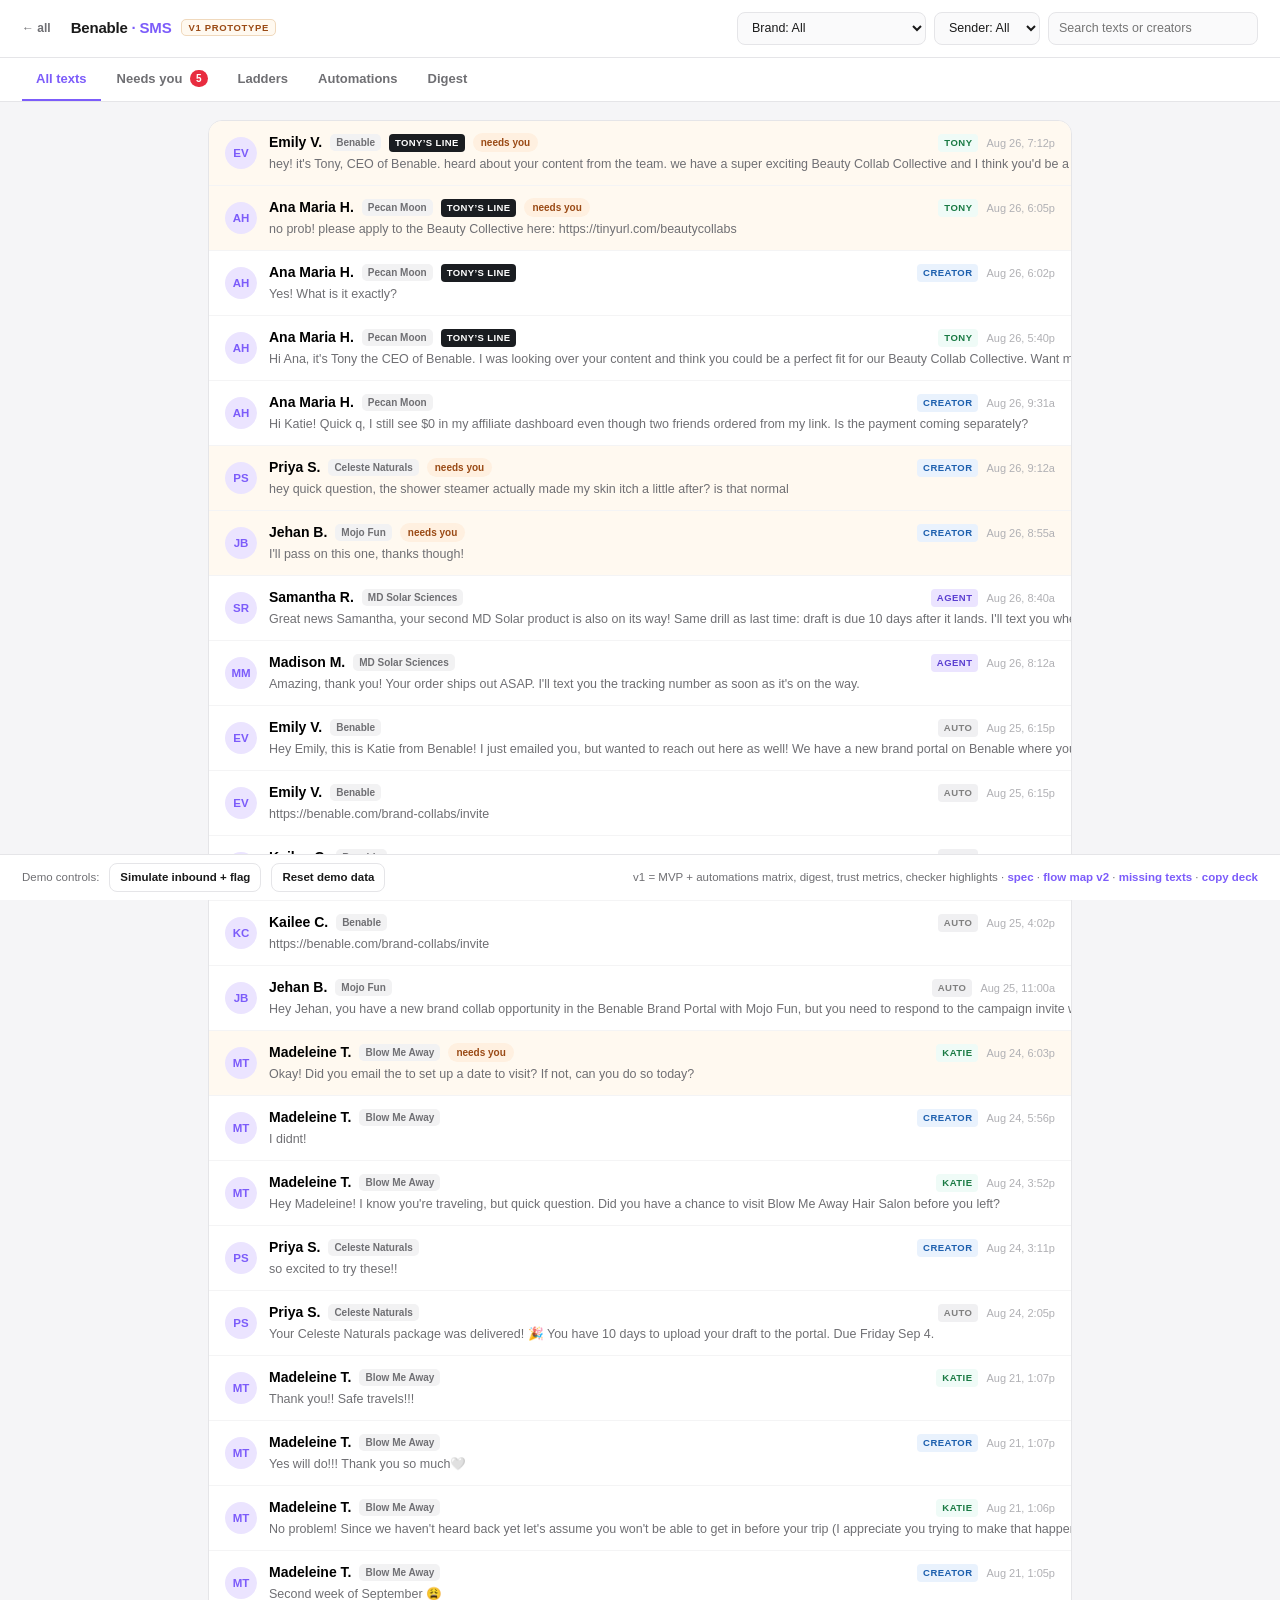
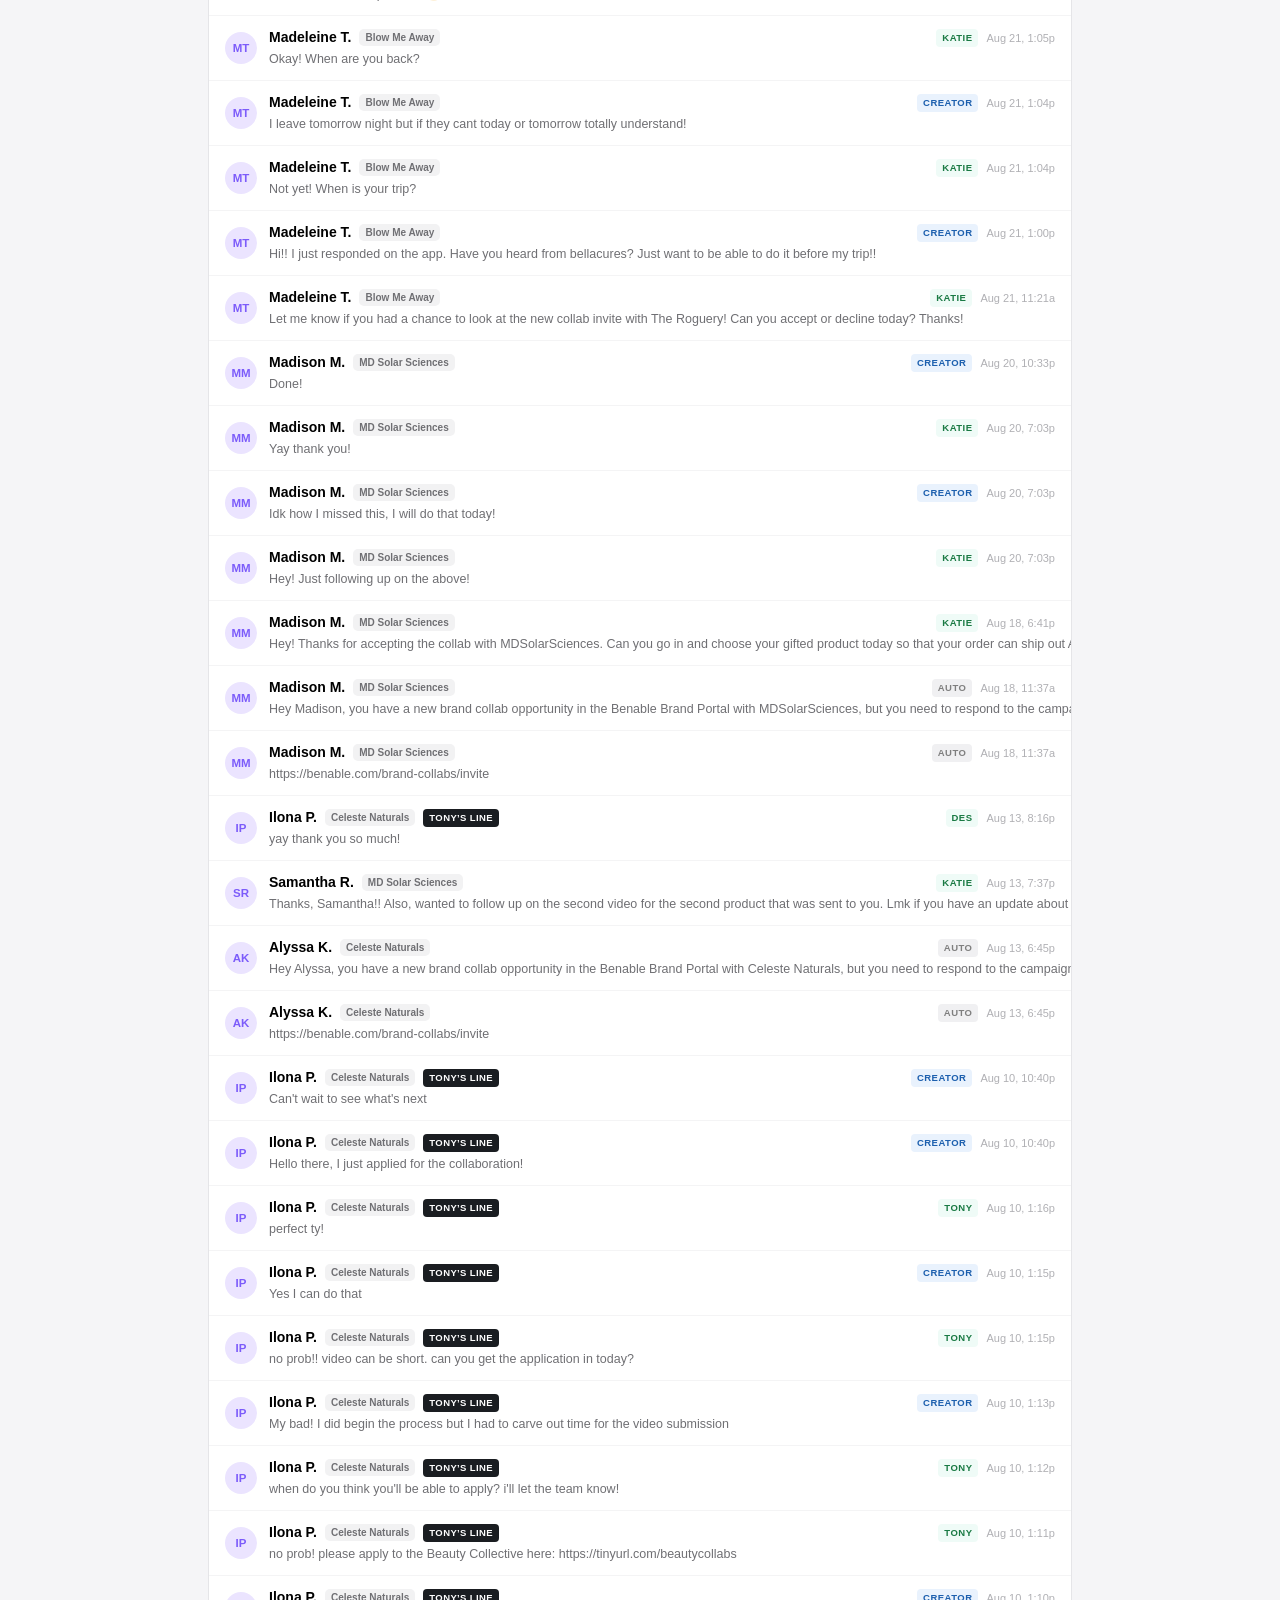
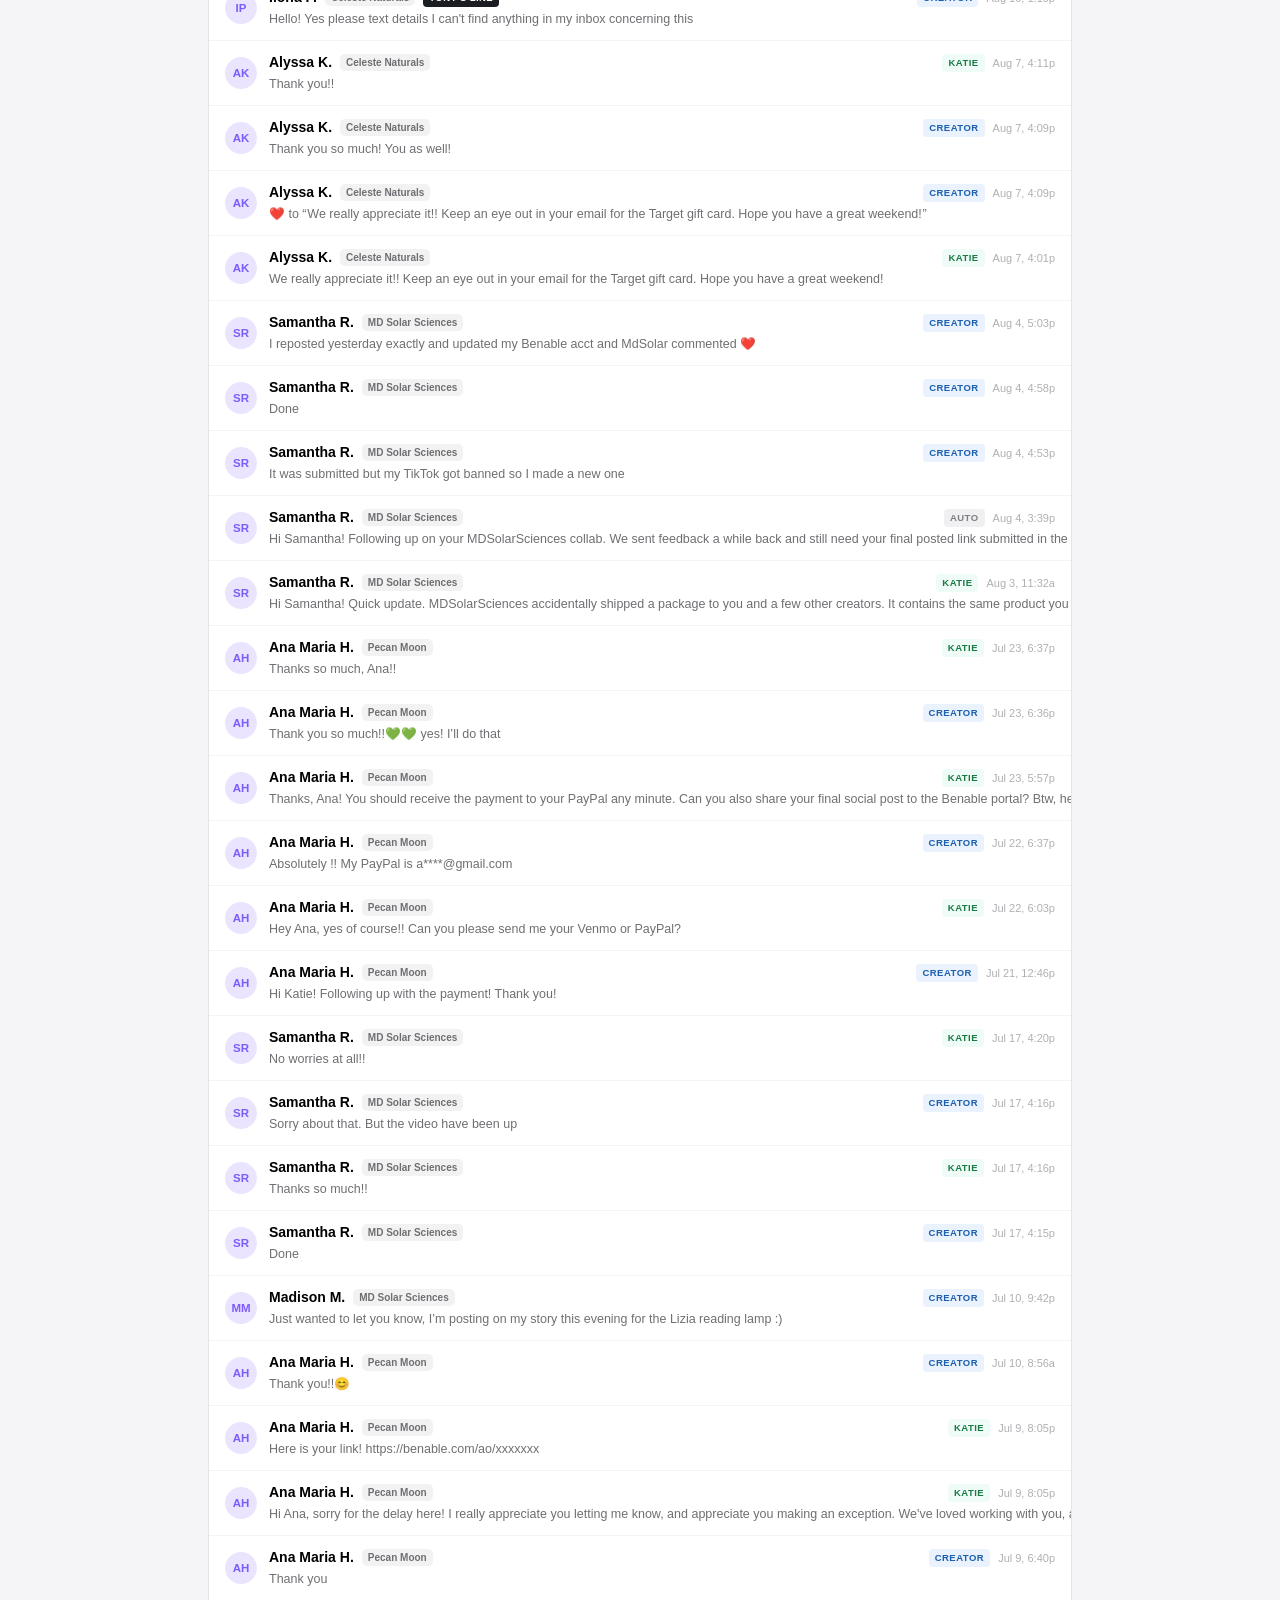
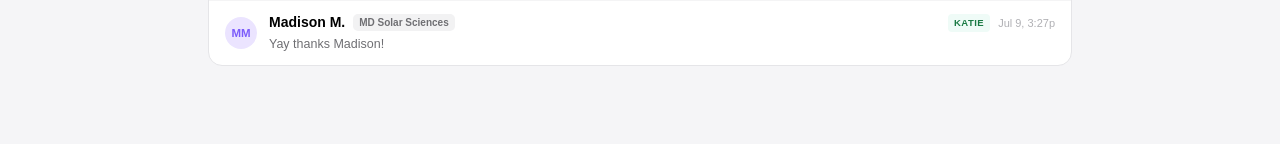
==== v1/index.html @ 4be9d10f "Katie SMS console prototypes: MVP + v1 + flow map + missing-texts study + Tony copy deck Demo data c" ====
<!DOCTYPE html>
<html lang="en">
<head>
<meta charset="utf-8">
<meta name="viewport" content="width=device-width, initial-scale=1">
<meta name="robots" content="noindex">
<title>Benable SMS Console v1</title>
<link rel="stylesheet" href="app.css">
</head>
<body>

<header class="topbar">
  <a class="back" href="../" style="font-size:12px;font-weight:700;color:#6F6F73;text-decoration:none;margin-right:2px;">← all</a>
  <div class="brandmark">Benable <span>· SMS</span> <em class="proto">v1 prototype</em></div>
  <div class="filters">
    <select id="f-brand"><option value="">Brand: All</option></select>
    <select id="f-sender">
      <option value="">Sender: All</option>
      <option value="agent">Agent</option>
      <option value="auto">Automation</option>
      <option value="katie">Team</option>
      <option value="creator">Creator</option>
      <option value="line:tony">Tony's line</option>
    </select>
    <input id="f-search" type="search" placeholder="Search texts or creators">
  </div>
</header>

<nav class="tabs">
  <button class="tab active" data-tab="feed">All texts</button>
  <button class="tab" data-tab="flags">Needs you <span class="count" id="flagcount">0</span></button>
  <button class="tab" data-tab="ladders">Ladders</button>
  <button class="tab" data-tab="matrix">Automations</button>
  <button class="tab" data-tab="digest">Digest</button>
</nav>

<main>
  <section id="view-feed" class="view active">
    <div id="feedlist" class="feedlist"></div>
  </section>

  <section id="view-flags" class="view">
    <div id="flaglist" class="flaglist"></div>
    <div id="flagempty" class="empty" hidden>
      <div class="empty-tick">✓</div>
      <div><b>All clear.</b> Nothing is waiting on you. Flags land here when the agent holds a send or spots something it will not answer alone.</div>
    </div>
  </section>

  <section id="view-ladders" class="view">
    <div class="ladder-head">
      <div class="seg">
        <button class="segbtn active" data-ladder="product">Product collab</button>
        <button class="segbtn" data-ladder="local">Local collab</button>
      </div>
      <a class="btn ghost" href="map.html" style="text-decoration:none;">Flow map · v2 preview</a>
      <a class="btn ghost" href="missing.html" style="text-decoration:none;">Missing texts study</a>
      <a class="btn ghost" href="review.html" style="text-decoration:none;">Copy deck · Tony</a>
      <button id="addmsg" class="btn primary">+ Add message</button>
    </div>
    <p class="ladder-note">Generated from the master copy doc. Click a row to read the full copy. New messages save as drafts until Julia and Brian wire them up.</p>
    <div id="addform" class="addform" hidden>
      <div class="af-title">New message <span id="af-id" class="msgid"></span></div>
      <div class="af-grid">
        <label>Name<input id="af-name" type="text" placeholder="e.g. Thank you + affiliate nudge"></label>
        <label>Fires<input id="af-when" type="text" placeholder="e.g. final link submitted · +1d"></label>
        <label>Insert after<select id="af-after"></select></label>
      </div>
      <label class="af-copy">Copy<textarea id="af-copy" rows="3" placeholder="Write it like Katie would text it. Use {name}, {brand}, {date}."></textarea></label>
      <div class="af-actions">
        <button id="af-save" class="btn primary">Save as draft</button>
        <button id="af-cancel" class="btn ghost">Cancel</button>
      </div>
    </div>
    <div id="ladderlist" class="ladderlist"></div>
  </section>
  <section id="view-matrix" class="view">
    <p class="ladder-note">Every product-collab automation, per brand (the local ladder joins in v2). Click a live/paused cell to toggle. <span class="cellkey"><span class="mcell live">●</span> live <span class="mcell paused">◐</span> paused <span class="mcell off">○</span> off <span class="mcell err">!</span> live but zero sends in 7 days</span></p>
    <div class="tablewrap"><table class="matrixtable" id="matrixtable"></table></div>
  </section>

  <section id="view-digest" class="view">
    <div id="digestcard" class="digest"></div>
  </section>
</main>

<aside id="drawer" class="drawer" hidden>
  <div class="d-head">
    <div>
      <div class="d-name" id="d-name"></div>
      <div class="d-sub" id="d-sub"></div>
    </div>
    <button id="d-close" class="btn ghost">Close</button>
  </div>
  <div class="d-lines" id="d-lines" hidden>
    <button class="linetab active" data-line="main">Katie's line</button>
    <button class="linetab" data-line="tony">Tony's line</button>
  </div>
  <div class="d-body" id="d-body"></div>
  <div class="d-compose">
    <input id="d-input" type="text" placeholder="Reply as Katie">
    <button id="d-send" class="btn primary">Send</button>
  </div>
</aside>
<div id="scrim" class="scrim" hidden></div>

<footer class="demo-bar">
  <span>Demo controls:</span>
  <button id="demo-inbound" class="btn ghost small">Simulate inbound + flag</button>
  <button id="demo-reset" class="btn ghost small">Reset demo data</button>
  <span class="demo-note">v1 = MVP + automations matrix, digest, trust metrics, checker highlights · <a href="https://juliabenable.github.io/katie-command-center-ui-study-1/mvp.html" target="_blank">spec</a> · <a href="map.html">flow map v2</a> · <a href="missing.html">missing texts</a> · <a href="review.html">copy deck</a></span>
</footer>

<div id="toasts" class="toasts"></div>

<script src="data.js"></script>
<script src="app.js"></script>
</body>
</html>
---- v1/app.css ----
* { box-sizing: border-box; margin: 0; padding: 0; }
[hidden] { display: none !important; }
:root {
  --accent: #7C5CFA; --accent-soft: #EBE4FF; --accent-bg: #F9F7FF;
  --ink: #1A1A1A; --ink-med: #6F6F73; --ink-subtle: #B0B0B4;
  --bg: #F5F5F7; --line: #E5E5E8; --card: #FFFFFF;
  --green: #2BAF87; --green-bg: #EFFBF7; --green-ink: #1a7a44;
  --amber: #E88E2C; --amber-bg: #FFF9F0; --amber-ink: #9a4a15;
  --red: #E82C3F;
}
body {
  font: 14px/1.5 -apple-system, BlinkMacSystemFont, "Segoe UI", Inter, sans-serif;
  background: var(--bg); color: var(--ink);
  padding-bottom: 60px;
}
.btn { font: inherit; font-size: 12.5px; font-weight: 700; border-radius: 8px; padding: 7px 14px; border: none; cursor: pointer; }
.btn.primary { background: var(--accent); color: #fff; }
.btn.primary:hover { filter: brightness(1.06); }
.btn.ghost { border: 1px solid var(--line); background: #fff; color: var(--ink); }
.btn.ghost:hover { border-color: var(--accent); color: var(--accent); }
.btn.quiet { background: none; color: var(--ink-med); }
.btn.small { font-size: 11.5px; padding: 5px 10px; }

.topbar { display: flex; align-items: center; gap: 18px; padding: 12px 22px; background: #fff; border-bottom: 1px solid var(--line); flex-wrap: wrap; position: sticky; top: 0; z-index: 30; }
.brandmark { font-weight: 800; font-size: 15px; letter-spacing: -.2px; }
.brandmark span { color: var(--accent); }
.proto { font-style: normal; font-size: 9.5px; font-weight: 800; text-transform: uppercase; letter-spacing: .07em; color: var(--amber-ink); background: var(--amber-bg); border: 1px solid #f0d9bd; border-radius: 5px; padding: 2px 6px; vertical-align: 2px; margin-left: 6px; }
.filters { display: flex; gap: 8px; margin-left: auto; flex-wrap: wrap; }
.filters select, .filters input { font: inherit; font-size: 12.5px; border: 1px solid var(--line); border-radius: 8px; padding: 6px 10px; background: #fafafb; color: var(--ink); }
.filters input { width: 210px; }
.filters select:focus-visible, .filters input:focus-visible, .btn:focus-visible { outline: 2px solid var(--accent); outline-offset: 1px; }

.tabs { display: flex; gap: 2px; padding: 0 22px; background: #fff; border-bottom: 1px solid var(--line); position: sticky; top: 57px; z-index: 29; }
.tab { font: inherit; font-size: 13px; font-weight: 700; color: var(--ink-med); background: none; border: none; border-bottom: 2px solid transparent; padding: 11px 14px; cursor: pointer; }
.tab.active { color: var(--accent); border-bottom-color: var(--accent); }
.tab .count { display: inline-block; background: var(--red); color: #fff; font-size: 10px; font-weight: 800; border-radius: 999px; padding: 1px 6px; margin-left: 4px; vertical-align: 1px; }
.tab .count.zero { background: var(--ink-subtle); }

main { max-width: 900px; margin: 18px auto; padding: 0 18px; }
.view { display: none; }
.view.active { display: block; }

/* feed */
.feedlist { background: var(--card); border: 1px solid var(--line); border-radius: 14px; overflow: hidden; }
.crow { display: flex; align-items: center; gap: 12px; padding: 11px 16px; border-bottom: 1px solid #f4f4f5; cursor: pointer; width: 100%; text-align: left; background: none; border-left: none; border-right: none; border-top: none; font: inherit; }
.crow:last-child { border-bottom: none; }
.crow:hover { background: #fafafb; }
.crow.flagged { background: var(--amber-bg); }
.crow.flagged:hover { background: #fdf3e3; }
.av { width: 32px; height: 32px; border-radius: 50%; background: var(--accent-soft); color: var(--accent); display: flex; align-items: center; justify-content: center; font-weight: 800; font-size: 11.5px; flex: 0 0 auto; }
.crow .main { flex: 1; min-width: 0; }
.crow .l1 { display: flex; gap: 8px; align-items: center; flex-wrap: wrap; }
.l1right { margin-left: auto; display: flex; gap: 8px; align-items: center; }
.crow .name { font-weight: 700; }
.bchip { font-size: 10px; font-weight: 700; color: var(--ink-med); background: #f2f2f3; border-radius: 5px; padding: 1px 6px; }
.crow .snippet { color: var(--ink-med); font-size: 12.5px; white-space: nowrap; overflow: hidden; text-overflow: ellipsis; max-width: 520px; }
.who-chip { font-size: 9.5px; font-weight: 800; letter-spacing: .05em; border-radius: 4px; padding: 2px 6px; text-transform: uppercase; flex: 0 0 auto; }
.who-chip.agent { background: var(--accent-soft); color: #5B3FD1; }
.who-chip.auto { background: #f0f0f2; color: #7F7F7F; }
.who-chip.katie { background: var(--green-bg); color: var(--green-ink); }
.who-chip.creator { background: #E9F2FD; color: #1c5fae; }
.crow .t { font-size: 11px; color: var(--ink-subtle); flex: 0 0 auto; }
.flagpill { font-size: 10px; font-weight: 800; background: #FFF0E0; color: var(--amber-ink); border-radius: 999px; padding: 2px 8px; flex: 0 0 auto; }
.linechip { font-size: 9.5px; font-weight: 800; letter-spacing: .04em; text-transform: uppercase; background: #1A1D21; color: #fff; border-radius: 4px; padding: 2px 6px; }
.d-lines { display: flex; gap: 2px; padding: 0 18px; border-bottom: 1px solid var(--line); background: #fafafb; }
.linetab { font: inherit; font-size: 12px; font-weight: 700; color: var(--ink-med); background: none; border: none; border-bottom: 2px solid transparent; padding: 9px 12px; cursor: pointer; }
.linetab.active { color: var(--ink); border-bottom-color: #1A1D21; }
.sms.out.tony { background: #1A1D21; }
.l-editbar { margin-top: 8px; }
.l-editform { display: flex; flex-direction: column; gap: 8px; max-width: 520px; background: var(--accent-bg); border: 1px solid var(--accent-soft); border-radius: 10px; padding: 12px; }
.l-editform label { display: flex; flex-direction: column; gap: 4px; font-size: 11.5px; font-weight: 700; color: var(--ink-med); }
.l-editform input, .l-editform textarea { font: inherit; font-size: 13px; border: 1px solid var(--line); border-radius: 8px; padding: 7px 10px; background: #fff; }
.st.editedchip { background: var(--accent-soft); color: #5B3FD1; }
.feed-empty { padding: 26px; color: var(--ink-med); text-align: center; }

/* flags */
.flaglist { display: flex; flex-direction: column; gap: 14px; }
.flagitem { background: var(--card); border: 1px solid var(--line); border-radius: 14px; padding: 16px 18px; }
.flagitem .f-top { display: flex; align-items: center; gap: 10px; margin-bottom: 8px; }
.flagitem .f-top .name { font-weight: 800; }
.flagitem .f-top .sub { font-size: 12px; color: var(--ink-med); }
.flagitem .f-top .since { margin-left: auto; font-size: 11px; color: var(--ink-subtle); }
.fc-reason { font-weight: 800; font-size: 13.5px; color: var(--amber-ink); }
.fc-sub { font-size: 12.5px; color: var(--ink-med); margin: 2px 0 10px; max-width: 640px; }
.fc-held { font-size: 12px; color: var(--ink-med); background: #f6f6f7; border-radius: 8px; padding: 6px 10px; margin-bottom: 8px; }
.fc-held b { color: var(--ink); font-size: 11px; }
.fc-draft { border: 1.5px dashed #cbb9a0; border-radius: 10px; padding: 8px 12px; font-size: 13px; background: #fffdf9; margin-bottom: 10px; max-width: 640px; }
.fc-draft[contenteditable="true"] { border-style: solid; border-color: var(--accent); background: #fff; outline: none; }
.fc-actions { display: flex; gap: 8px; align-items: center; }
.fc-editing-hint { font-size: 11.5px; color: var(--accent); font-weight: 700; }
.empty { display: flex; gap: 12px; align-items: center; background: var(--card); border: 1px solid var(--line); border-radius: 14px; padding: 22px; color: var(--ink-med); font-size: 13.5px; max-width: 560px; }
.empty-tick { width: 40px; height: 40px; border-radius: 50%; background: var(--green-bg); color: var(--green); font-size: 20px; font-weight: 800; display: flex; align-items: center; justify-content: center; flex: 0 0 auto; }

/* ladders */
.ladder-head { display: flex; align-items: center; gap: 12px; margin-bottom: 8px; }
.seg { display: flex; border: 1px solid var(--line); border-radius: 9px; overflow: hidden; background: #fff; }
.segbtn { font: inherit; font-size: 12.5px; font-weight: 700; border: none; background: none; padding: 7px 14px; cursor: pointer; color: var(--ink-med); }
.segbtn.active { background: var(--accent); color: #fff; }
.ladder-head .btn.primary { margin-left: auto; }
.ladder-note { font-size: 12.5px; color: var(--ink-med); margin-bottom: 12px; }
.ladderlist { background: var(--card); border: 1px solid var(--line); border-radius: 14px; overflow: hidden; }
.lrow { border-bottom: 1px solid #f6f6f7; }
.lrow:last-child { border-bottom: none; }
.lrow .l-line { display: flex; gap: 10px; padding: 9px 16px; align-items: baseline; cursor: pointer; width: 100%; text-align: left; background: none; border: none; font: inherit; }
.lrow .l-line:hover { background: #fafafb; }
.lrow.i1 .l-line { padding-left: 38px; }
.lrow.i2 .l-line { padding-left: 58px; }
.msgid { font-family: ui-monospace, SFMono-Regular, monospace; font-size: 10.5px; font-weight: 700; color: var(--accent); flex: 0 0 64px; }
.l-name { font-weight: 700; flex: 0 0 190px; }
.l-when { color: var(--ink-med); flex: 1; font-size: 12.5px; }
.st { font-size: 9.5px; font-weight: 800; border-radius: 4px; padding: 2px 6px; text-transform: uppercase; flex: 0 0 auto; }
.st.live { background: var(--green-bg); color: var(--green-ink); }
.st.draft { background: #f0f0f2; color: #7F7F7F; }
.st.new { background: var(--accent-soft); color: #5B3FD1; }
.branchrow { color: var(--amber-ink); font-size: 11.5px; font-weight: 700; }
.l-copy { padding: 4px 16px 12px 90px; font-size: 12.5px; color: var(--ink); }
.l-copy .bubblepreview { background: var(--green); color: #fff; border-radius: 14px; border-bottom-right-radius: 4px; padding: 8px 12px; max-width: 480px; width: fit-content; }
.lrow.i2 .l-copy { padding-left: 132px; }

/* add form */
.addform { background: var(--accent-bg); border: 1px solid var(--accent-soft); border-radius: 14px; padding: 16px 18px; margin-bottom: 14px; }
.af-title { font-weight: 800; margin-bottom: 10px; }
.af-grid { display: grid; grid-template-columns: repeat(auto-fit, minmax(200px, 1fr)); gap: 10px; margin-bottom: 10px; }
.addform label { display: flex; flex-direction: column; gap: 4px; font-size: 11.5px; font-weight: 700; color: var(--ink-med); }
.addform input, .addform select, .addform textarea { font: inherit; font-size: 13px; border: 1px solid var(--line); border-radius: 8px; padding: 7px 10px; background: #fff; color: var(--ink); }
.af-copy { margin-bottom: 10px; }
.addform textarea { resize: vertical; }
.af-actions { display: flex; gap: 8px; }

/* drawer */
.drawer { position: fixed; top: 0; right: 0; bottom: 0; width: min(480px, 100vw); background: #fff; border-left: 1px solid var(--line); box-shadow: -12px 0 40px rgba(0,0,0,.1); z-index: 50; display: flex; flex-direction: column; }
.scrim { position: fixed; inset: 0; background: rgba(20,20,24,.25); z-index: 40; }
.d-head { display: flex; align-items: center; justify-content: space-between; gap: 10px; padding: 14px 18px; border-bottom: 1px solid var(--line); }
.d-name { font-weight: 800; font-size: 15px; }
.d-sub { font-size: 12px; color: var(--ink-med); }
.d-body { flex: 1; overflow-y: auto; padding: 16px 18px; }
.sms { border-radius: 14px; padding: 7px 12px; font-size: 13px; line-height: 1.45; max-width: 88%; margin-bottom: 3px; width: fit-content; overflow-wrap: anywhere; }
.sms.in { background: #ececef; }
.sms.out { background: var(--green); color: #fff; margin-left: auto; border-bottom-right-radius: 4px; }
.sms.out.agent { background: var(--accent); }
.msgmeta { font-size: 10px; color: var(--ink-subtle); margin: 0 2px 9px; }
.msgmeta.r { text-align: right; }
.d-flag { border: 1px solid var(--amber); border-left: 4px solid var(--amber); border-radius: 12px; background: var(--amber-bg); padding: 12px 14px; margin-top: 10px; }
.d-compose { display: flex; gap: 8px; padding: 12px 18px; border-top: 1px solid var(--line); }
.d-compose input { flex: 1; font: inherit; font-size: 13px; border: 1px solid var(--line); border-radius: 10px; padding: 9px 12px; }

/* demo bar + toasts */
.demo-bar { position: fixed; bottom: 0; left: 0; right: 0; display: flex; gap: 10px; align-items: center; padding: 8px 22px; background: #fff; border-top: 1px solid var(--line); font-size: 11.5px; color: var(--ink-med); z-index: 35; flex-wrap: wrap; }
.demo-note { margin-left: auto; }
.demo-note a { color: var(--accent); font-weight: 700; text-decoration: none; }
.toasts { position: fixed; bottom: 54px; left: 50%; transform: translateX(-50%); z-index: 60; display: flex; flex-direction: column; gap: 8px; align-items: center; }
.toast { background: #1A1D21; color: #fff; font-size: 12.5px; font-weight: 600; border-radius: 10px; padding: 9px 16px; box-shadow: 0 8px 24px rgba(0,0,0,.25); max-width: 480px; }
.toast.slack { background: #3F0E40; }
.toast b { color: #fff; }

@media (max-width: 640px) {
  .l-name { flex-basis: 120px; }
  .crow .snippet { max-width: none; }
  .l-copy { padding-left: 16px; }
  .lrow.i2 .l-copy { padding-left: 16px; }
  .demo-bar { position: static; }
  body { padding-bottom: 0; }
  .toasts { bottom: 16px; }
}

/* ===== v1 additions ===== */
mark { background: #FFE9C7; color: var(--amber-ink); border-radius: 3px; padding: 0 2px; }
.suspectwhy { font-size: 11px; color: var(--amber-ink); font-weight: 700; margin-top: 6px; }
.trust { font-size: 10.5px; font-weight: 700; color: var(--ink-med); background: #f4f4f5; border-radius: 999px; padding: 2px 8px; flex: 0 0 auto; }
.trust.ready { background: var(--green-bg); color: var(--green-ink); }
.tablewrap { overflow-x: auto; background: var(--card); border: 1px solid var(--line); border-radius: 14px; }
.matrixtable { border-collapse: collapse; width: 100%; font-size: 12.5px; }
.matrixtable th { text-align: center; font-size: 10.5px; text-transform: uppercase; letter-spacing: .04em; color: var(--ink-med); padding: 9px 10px; border-bottom: 1px solid var(--line); background: #fafafb; white-space: nowrap; }
.matrixtable th:first-child { text-align: left; }
.matrixtable td { padding: 7px 10px; text-align: center; border-bottom: 1px solid #f6f6f7; }
.matrixtable td:first-child { text-align: left; font-weight: 600; white-space: nowrap; }
.matrixtable tr:last-child td { border-bottom: none; }
.mcell { display: inline-flex; align-items: center; justify-content: center; width: 24px; height: 24px; border-radius: 7px; font-size: 12px; font-weight: 800; border: none; cursor: pointer; font-family: inherit; }
.mcell.live { background: var(--green-bg); color: var(--green-ink); }
.mcell.paused { background: #FFF0E0; color: var(--amber-ink); }
.mcell.off { background: #f2f2f3; color: var(--ink-subtle); cursor: default; }
.mcell.err { background: #FFF1F1; color: var(--red); outline: 1.5px solid var(--red); }
.cellkey { margin-left: 8px; }
.cellkey .mcell { width: 18px; height: 18px; font-size: 10px; cursor: default; }
.digest { background: var(--card); border: 1px solid var(--line); border-radius: 14px; padding: 20px 22px; max-width: 720px; }
.dg-head { display: flex; align-items: center; justify-content: space-between; gap: 12px; margin-bottom: 14px; }
.dg-title { font-weight: 800; font-size: 16px; }
.dg-sub { font-size: 12px; color: var(--ink-med); }
.dg-grid { display: grid; grid-template-columns: repeat(auto-fit, minmax(140px, 1fr)); gap: 10px; margin-bottom: 14px; }
.dg-stat { background: #fafafb; border: 1px solid var(--line); border-radius: 10px; padding: 10px 12px; }
.dg-stat b { display: block; font-size: 22px; letter-spacing: -.5px; }
.dg-stat span { font-size: 11.5px; color: var(--ink-med); }
.dg-stat.warn { background: #FFF1F1; border-color: #f3c7c7; }
.dg-stat.warn b { color: var(--red); }
.dg-anom { font-size: 12.5px; background: #FFF9F0; border: 1px solid #f0d9bd; border-radius: 10px; padding: 9px 12px; margin-bottom: 8px; color: var(--amber-ink); }
.dg-anom.paused { background: #fafafb; border-color: var(--line); color: var(--ink-med); }
.dg-why { color: var(--ink-med); font-weight: 400; }
.dg-flags { margin-top: 6px; }
.dg-flagline { display: flex; gap: 8px; align-items: center; font-size: 12.5px; color: var(--ink); padding: 5px 0; border-top: 1px solid #f6f6f7; }
.av.small { width: 22px; height: 22px; font-size: 9px; }
.dg-flagline.all-clear { color: var(--ink-med); }
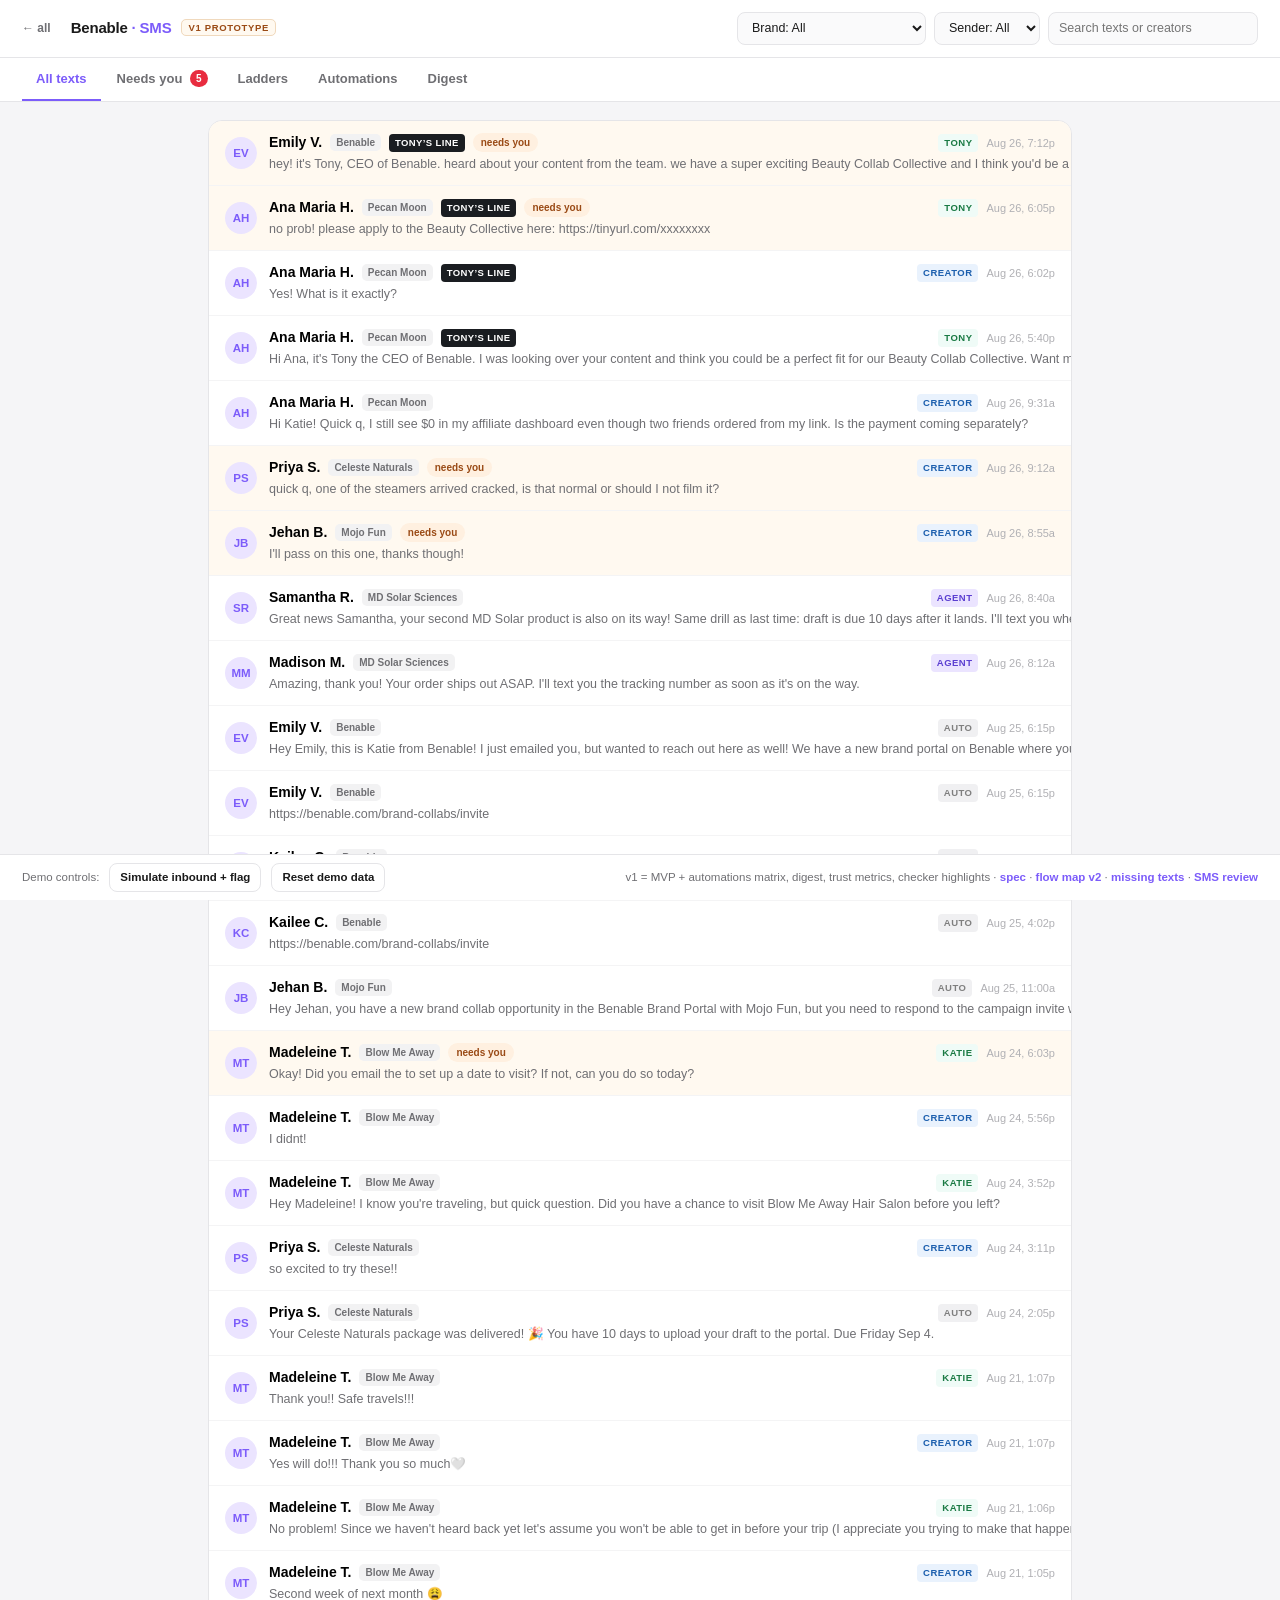
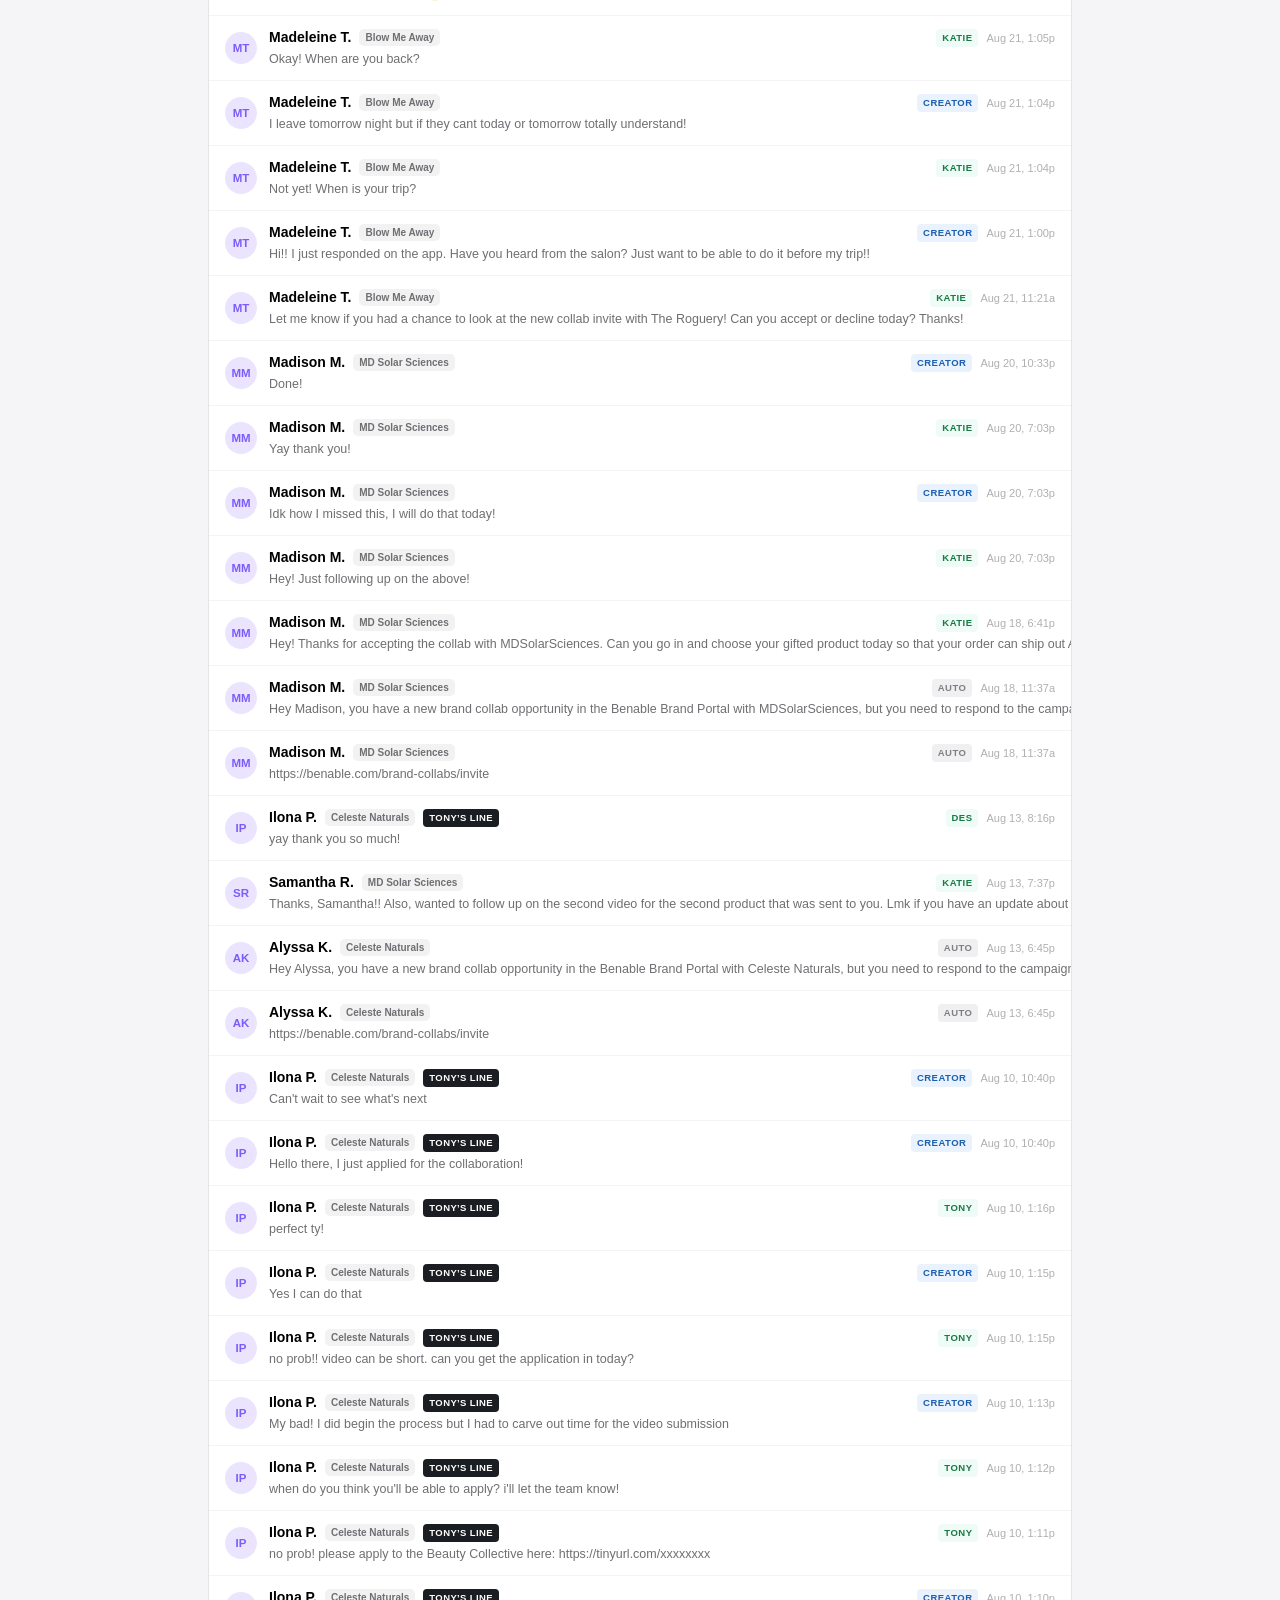
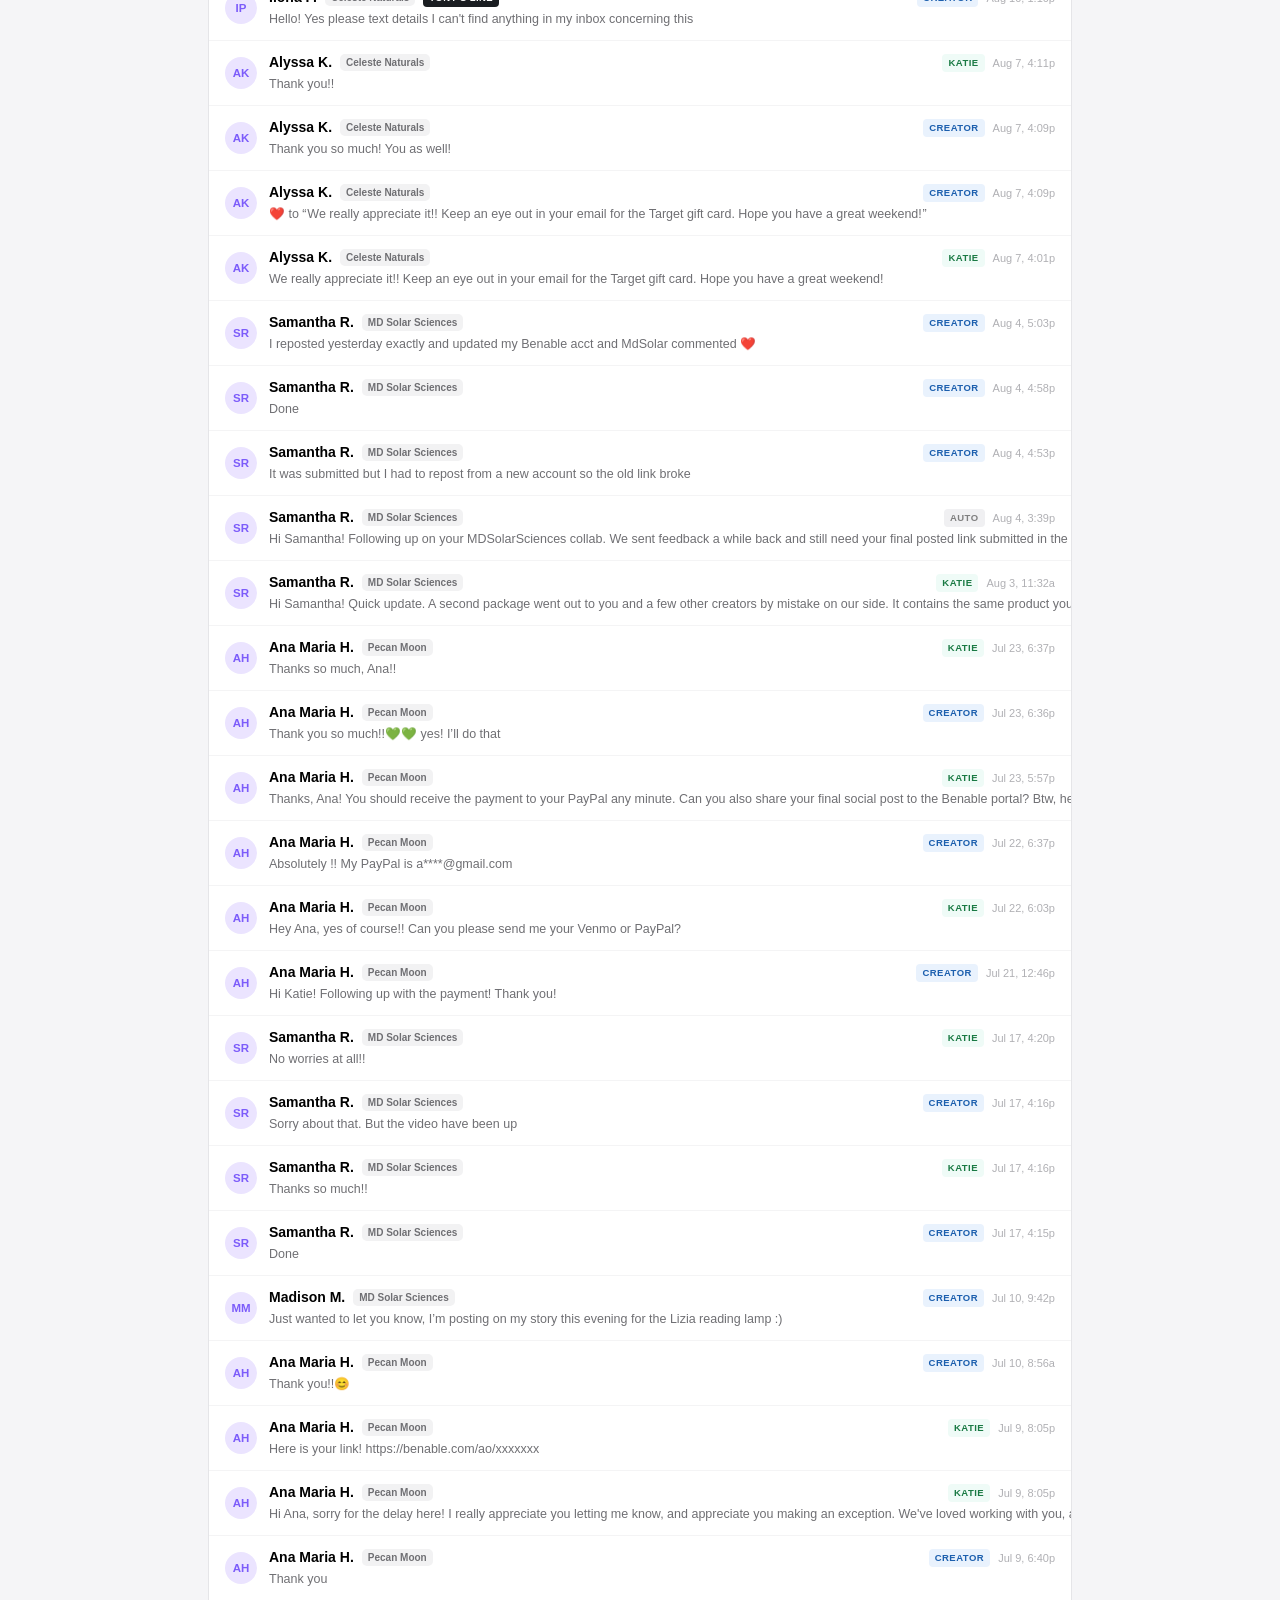
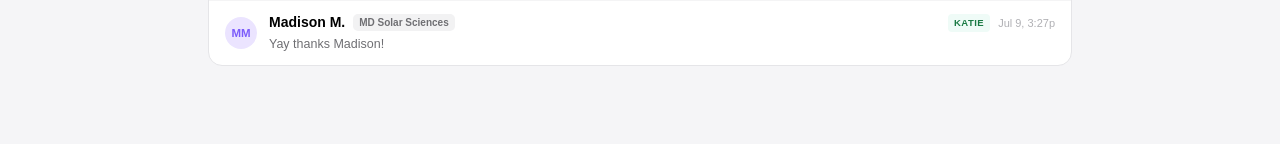
==== commit 62c17e25: "SMS review: side-by-side copy pass with keep/cut decision per text Replaces the single-column "Copy " ====
--- a/v1/index.html
+++ b/v1/index.html
@@ -55,7 +55,7 @@
       </div>
       <a class="btn ghost" href="map.html" style="text-decoration:none;">Flow map · v2 preview</a>
       <a class="btn ghost" href="missing.html" style="text-decoration:none;">Missing texts study</a>
-      <a class="btn ghost" href="review.html" style="text-decoration:none;">Copy deck · Tony</a>
+      <a class="btn ghost" href="review.html" style="text-decoration:none;">SMS review</a>
       <button id="addmsg" class="btn primary">+ Add message</button>
     </div>
     <p class="ladder-note">Generated from the master copy doc. Click a row to read the full copy. New messages save as drafts until Julia and Brian wire them up.</p>
@@ -108,7 +108,7 @@
   <span>Demo controls:</span>
   <button id="demo-inbound" class="btn ghost small">Simulate inbound + flag</button>
   <button id="demo-reset" class="btn ghost small">Reset demo data</button>
-  <span class="demo-note">v1 = MVP + automations matrix, digest, trust metrics, checker highlights · <a href="https://juliabenable.github.io/katie-command-center-ui-study-1/mvp.html" target="_blank">spec</a> · <a href="map.html">flow map v2</a> · <a href="missing.html">missing texts</a> · <a href="review.html">copy deck</a></span>
+  <span class="demo-note">v1 = MVP + automations matrix, digest, trust metrics, checker highlights · <a href="https://juliabenable.github.io/katie-command-center-ui-study-1/mvp.html" target="_blank">spec</a> · <a href="map.html">flow map v2</a> · <a href="missing.html">missing texts</a> · <a href="review.html">SMS review</a></span>
 </footer>
 
 <div id="toasts" class="toasts"></div>
